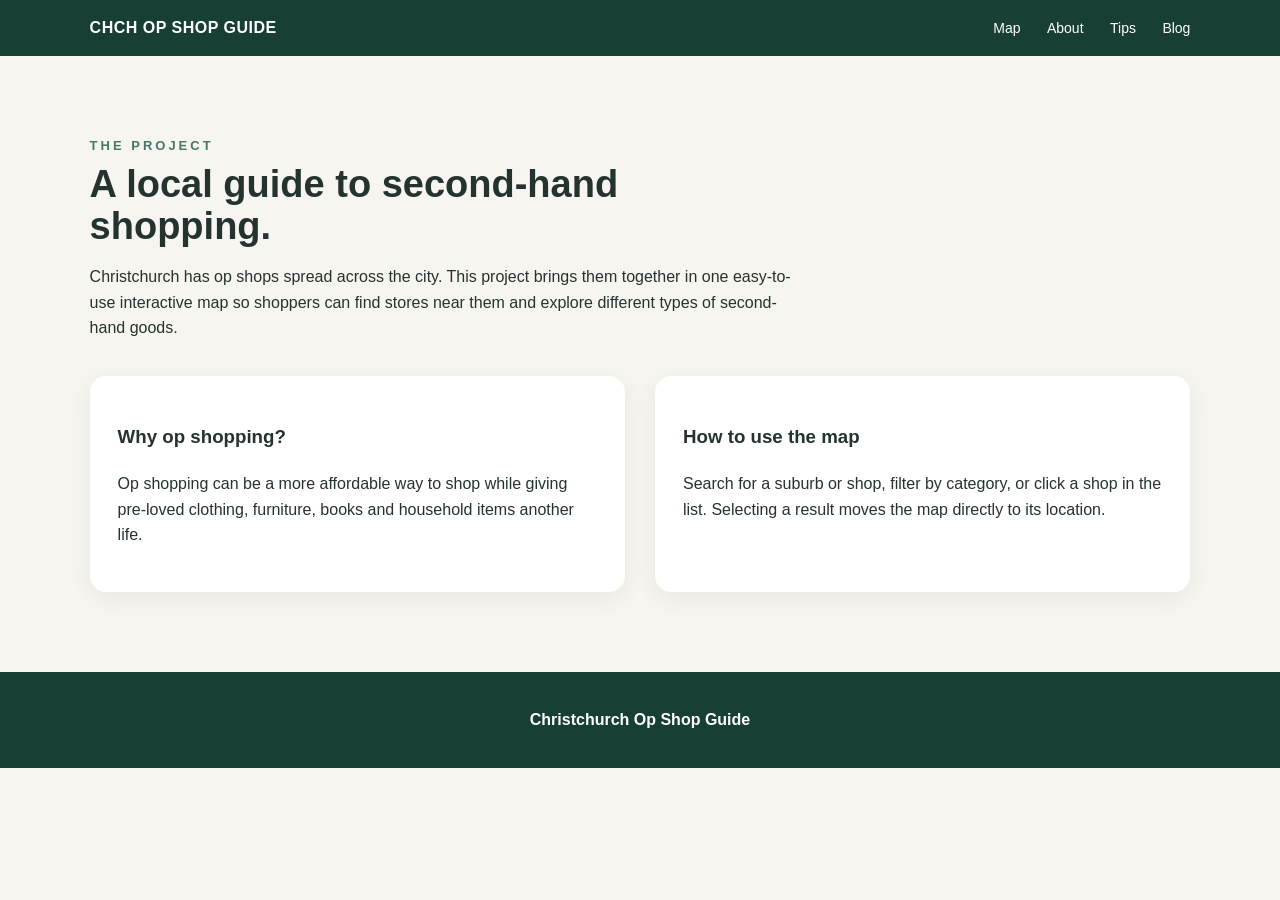
==== about.html @ 56a4fb74 "Fix Salvation Army Woolston pin and add more op shops Corrected an inaccurate map marker, added 41 n" ====
<!DOCTYPE html>
<html lang="en">
<head>
<meta charset="UTF-8">
<meta name="viewport" content="width=device-width, initial-scale=1.0">
<title>About - Christchurch Op Shop Guide</title>
<link rel="stylesheet" href="styles.css">
</head>
<body>

<!-- Sticky navigation, shared across every page on the site -->
<nav>
    <a class="logo" href="index.html">CHCH OP SHOP GUIDE</a>
    <div>
        <a href="index.html#map-section">Map</a>
        <a href="about.html">About</a>
        <a href="tips.html">Tips</a>
        <a href="blog.html">Blog</a>
    </div>
</nav>

<!-- About: explains the idea behind the site -->
<section id="about">
    <div class="section-heading">
        <div class="eyebrow" style="color:#286452;">THE PROJECT</div>
        <h2>A local guide to second-hand shopping.</h2>
        <p>
            Christchurch has op shops spread across the city. This project brings
            them together in one easy-to-use interactive map so shoppers can find
            stores near them and explore different types of second-hand goods.
        </p>
    </div>

    <div class="about-grid">
        <div class="info-card">
            <h3>Why op shopping?</h3>
            <p>
                Op shopping can be a more affordable way to shop while giving
                pre-loved clothing, furniture, books and household items another life.
            </p>
        </div>
        <div class="info-card">
            <h3>How to use the map</h3>
            <p>
                Search for a suburb or shop, filter by category, or click a shop
                in the list. Selecting a result moves the map directly to its location.
            </p>
        </div>
    </div>
</section>

<!-- Footer -->
<footer>
    <strong>Christchurch Op Shop Guide</strong>
</footer>

</body>
</html>
---- styles.css ----
/* Base page styles */
* { box-sizing:border-box; }
html { scroll-behavior:smooth; }
body {
    margin:0;
    font-family:Arial, Helvetica, sans-serif;
    color:#24332e;
    background:#f7f5ef;
    line-height:1.6;
}
/* Sticky top navigation */
nav {
    position:sticky;
    top:0;
    z-index:1000;
    display:flex;
    justify-content:space-between;
    align-items:center;
    padding:15px 7%;
    background:#173f35;
    color:white;
}
.logo { font-weight:800; letter-spacing:.5px; margin-left:0; font-size:16px; }
nav a { color:white; text-decoration:none; margin-left:22px; font-size:14px; }

/* Hero banner: a video sits behind the text, with a gradient overlay
   on top so the white text stays readable over the footage. */
.hero {
    position:relative;
    overflow:hidden;
    min-height:58vh;
    display:flex;
    align-items:center;
    padding:60px 7%;
    background-color:#173f35;
    color:white;
}
.hero-video {
    position:absolute;
    inset:0;
    width:100%;
    height:100%;
    object-fit:cover;
    z-index:0;
}
/* Gradient overlay, painted between the video and the text so the
   video never fully drowns out the hero content. */
.hero::before {
    content:"";
    position:absolute;
    inset:0;
    background:linear-gradient(135deg, rgba(23,63,53,.85) 0%, rgba(40,100,82,.65) 60%, rgba(217,201,168,.35) 100%);
    z-index:1;
}
.hero-content { position:relative; z-index:2; max-width:720px; }
.eyebrow {
    text-transform:uppercase;
    letter-spacing:3px;
    font-size:13px;
    font-weight:bold;
    opacity:.85;
}
h1 { font-size:clamp(42px,7vw,78px); line-height:1.02; margin:15px 0 20px; }
.hero p { font-size:19px; max-width:620px; opacity:.92; }
.cta {
    display:inline-block;
    margin-top:20px;
    padding:13px 20px;
    border-radius:8px;
    background:white;
    color:#173f35;
    text-decoration:none;
    font-weight:bold;
}
/* Shared section spacing, headings and info cards (used across
   the homepage, about, tips and blog pages) */
section { padding:80px 7%; }
.section-heading { max-width:720px; margin-bottom:35px; }
.section-heading h2 { font-size:38px; line-height:1.1; margin:8px 0 12px; }
.about-grid {
    display:grid;
    grid-template-columns:1fr 1fr;
    gap:30px;
}
.info-card {
    padding:28px;
    background:white;
    border-radius:16px;
    box-shadow:0 6px 25px rgba(0,0,0,.06);
}
/* Interactive map section */
.map-section { background:#ece9df; }
.map-controls {
    background:white;
    padding:15px;
    border-radius:12px 12px 0 0;
    display:flex;
    gap:10px;
    flex-wrap:wrap;
    align-items:center;
}
input, select, button {
    padding:11px 13px;
    border:1px solid #c7cbc7;
    border-radius:8px;
    font:inherit;
}
button {
    background:#173f35;
    color:white;
    border-color:#173f35;
    cursor:pointer;
}
#count { margin-left:auto; font-weight:bold; }
.map-layout {
    display:grid;
    grid-template-columns:340px 1fr;
    background:white;
    border-radius:0 0 12px 12px;
    overflow:hidden;
    box-shadow:0 8px 30px rgba(0,0,0,.08);
}
#shopList { height:620px; overflow-y:auto; }
.shop-card {
    padding:15px;
    border-bottom:1px solid #e7e7e7;
    cursor:pointer;
}
.shop-card:hover { background:#f0f5f2; }
.shop-card h3 { margin:0 0 4px; font-size:16px; }
.shop-card p { margin:4px 0; font-size:13px; color:#5b6560; }
.badge {
    display:inline-block;
    margin:4px 4px 0 0;
    padding:3px 7px;
    border-radius:99px;
    background:#e4eee9;
    font-size:11px;
}
.badge-today {
    background:#286452;
    color:white;
    font-weight:bold;
}
#map { height:620px; }

/* Tips and blog card grids */
.feature-grid {
    display:grid;
    grid-template-columns:repeat(3,1fr);
    gap:20px;
}
.post-date {
    display:block;
    font-size:12px;
    color:#5b6560;
    margin-bottom:6px;
}

/* Suggest-a-shop form: full-width landscape layout so it matches the
   width of the map box directly above it. */
.suggest-form {
    background:white;
    padding:32px;
    border-radius:16px;
    box-shadow:0 6px 25px rgba(0,0,0,.06);
}
.form-grid {
    display:grid;
    grid-template-columns:repeat(3,1fr);
    gap:20px 24px;
    margin-bottom:24px;
}
.form-field-wide { grid-column:span 2; }
.form-field { display:flex; flex-direction:column; }
.form-field label {
    font-size:14px;
    font-weight:bold;
    margin-bottom:6px;
}
.form-field input, .form-field select, .form-field textarea {
    width:100%;
}
.form-field textarea { resize:vertical; }
.form-error {
    display:block;
    min-height:18px;
    margin-top:4px;
    font-size:12px;
    color:#b3261e;
}
.form-status {
    margin:14px 0 0;
    font-weight:bold;
    color:#173f35;
}
/* Footer */
footer {
    padding:35px 7%;
    background:#173f35;
    color:white;
    text-align:center;
}

/* Responsive layout for tablet/mobile screens */
@media(max-width:850px) {
    nav div:last-child { display:none; }
    .about-grid,.feature-grid,.map-layout,.form-grid { grid-template-columns:1fr; }
    #shopList { height:300px; order:2; }
    #map { height:500px; order:1; }
    #count { width:100%; margin-left:0; }
    .suggest-form { padding:24px; }
}
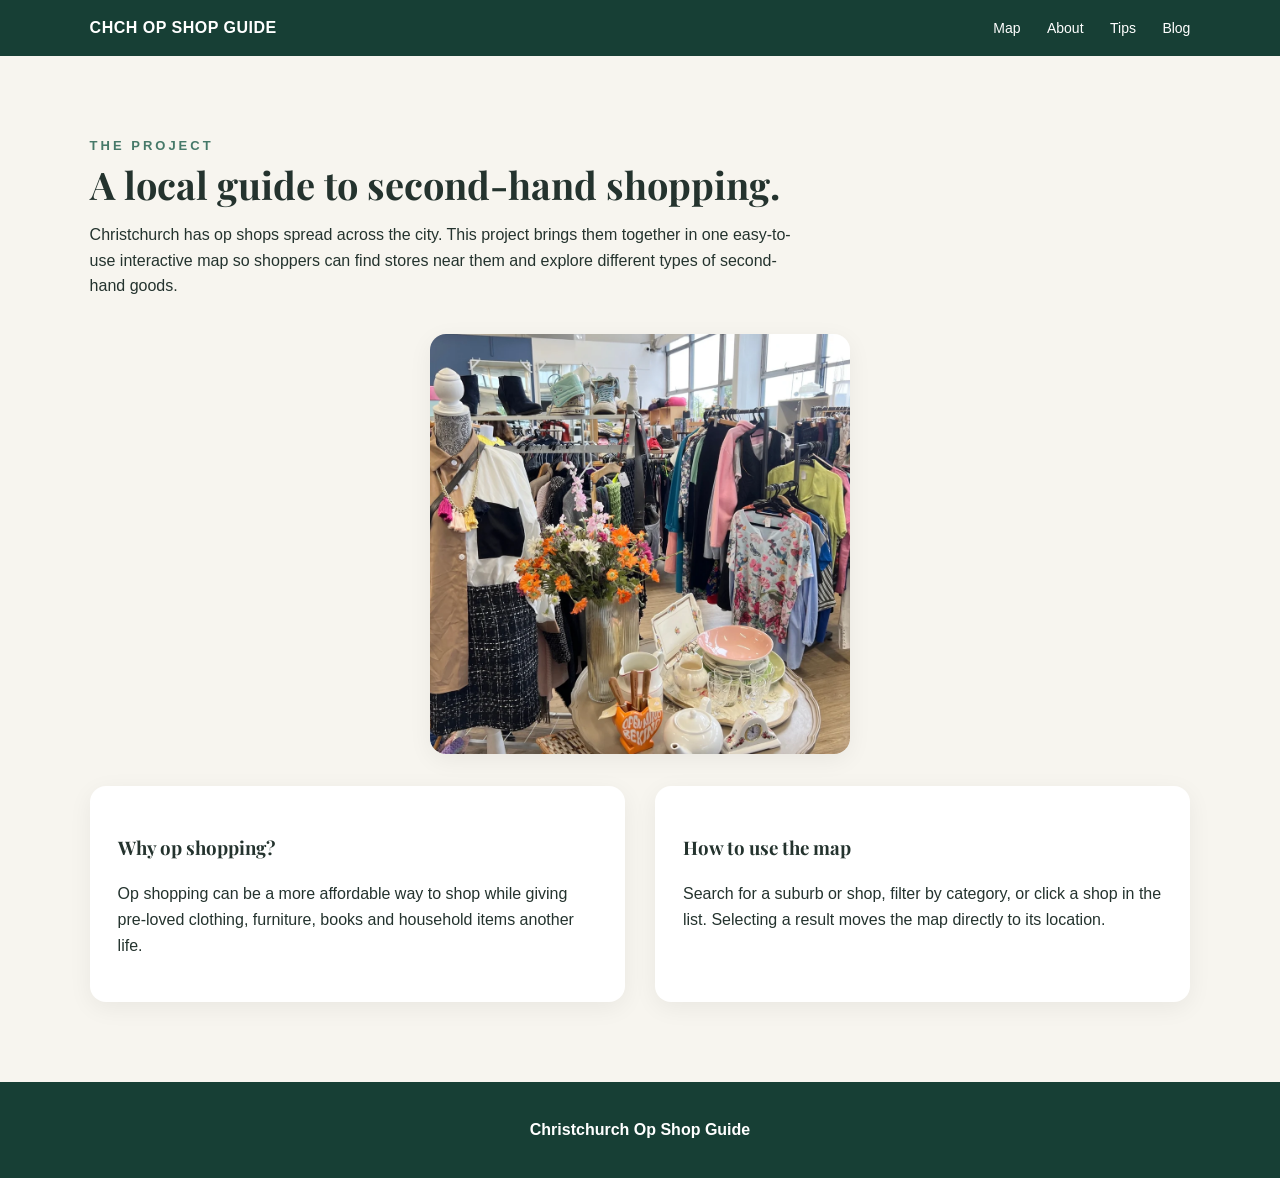
==== commit d3e4a1dc: "started blog page" ====
--- a/about.html
+++ b/about.html
@@ -4,6 +4,9 @@
 <meta charset="UTF-8">
 <meta name="viewport" content="width=device-width, initial-scale=1.0">
 <title>About - Christchurch Op Shop Guide</title>
+<link rel="preconnect" href="https://fonts.googleapis.com">
+<link rel="preconnect" href="https://fonts.gstatic.com" crossorigin>
+<link href="https://fonts.googleapis.com/css2?family=Playfair+Display:wght@600;700&display=swap" rel="stylesheet">
 <link rel="stylesheet" href="styles.css">
 </head>
 <body>
@@ -31,6 +34,8 @@
         </p>
     </div>
 
+    <img class="section-image" src="images/stockimage5.webp" alt="Inside a well-stocked Christchurch op shop">
+
     <div class="about-grid">
         <div class="info-card">
             <h3>Why op shopping?</h3>
--- a/styles.css
+++ b/styles.css
@@ -8,6 +8,14 @@
     background:#f7f5ef;
     line-height:1.6;
 }
+/* Headings use a warmer serif (loaded via Google Fonts in each page's
+   <head>) instead of the body's plain sans-serif, for more editorial feel */
+h1, h2, h3 { font-family:'Playfair Display', Georgia, serif; }
+/* Default link styling: brand green instead of the browser's default blue,
+   with the underline only appearing on hover. Nav links, the hero button
+   and card links override this further down with their own colors. */
+a { color:#173f35; text-decoration:none; }
+a:hover { color:#286452; text-decoration:underline; }
 /* Sticky top navigation */
 nav {
     position:sticky;
@@ -77,6 +85,18 @@
 section { padding:80px 7%; }
 .section-heading { max-width:720px; margin-bottom:35px; }
 .section-heading h2 { font-size:38px; line-height:1.1; margin:8px 0 12px; }
+/* Full-width lead image on the About/Tips pages, scaled to fit
+   without cropping */
+.section-image {
+    display:block;
+    width:auto;
+    height:auto;
+    max-width:100%;
+    max-height:420px;
+    border-radius:16px;
+    box-shadow:0 6px 25px rgba(0,0,0,.06);
+    margin:0 auto 32px;
+}
 .about-grid {
     display:grid;
     grid-template-columns:1fr 1fr;
@@ -87,6 +107,11 @@
     background:white;
     border-radius:16px;
     box-shadow:0 6px 25px rgba(0,0,0,.06);
+    transition:transform .2s ease, box-shadow .2s ease;
+}
+.info-card:hover {
+    transform:translateY(-4px);
+    box-shadow:0 14px 34px rgba(0,0,0,.10);
 }
 /* Interactive map section */
 .map-section { background:#ece9df; }
@@ -144,17 +169,130 @@
 }
 #map { height:620px; }
 
-/* Tips and blog card grids */
+/* Tips card grid */
 .feature-grid {
     display:grid;
     grid-template-columns:repeat(3,1fr);
     gap:20px;
 }
 .post-date {
+    display:inline-block;
+    padding:4px 12px;
+    border-radius:99px;
+    background:#e4eee9;
+    font-size:12px;
+    font-weight:bold;
+    letter-spacing:.5px;
+    text-transform:uppercase;
+    color:#286452;
+    margin-bottom:10px;
+}
+
+/* Blog feed: a single stacked column, newest post first, like a forum thread */
+.blog-feed {
+    display:flex;
+    flex-direction:column;
+    gap:32px;
+}
+.blog-post {
+    background:white;
+    padding:32px;
+    border-radius:16px;
+    box-shadow:0 6px 25px rgba(0,0,0,.06);
+    transition:transform .2s ease, box-shadow .2s ease;
+}
+.blog-post:hover {
+    transform:translateY(-4px);
+    box-shadow:0 14px 34px rgba(0,0,0,.10);
+}
+.blog-post h3 { font-size:26px; margin:0 0 14px; }
+/* Extra visual weight for the featured "Op Shop of the Month" post */
+.blog-post-featured {
+    border-left:5px solid #286452;
+    background:linear-gradient(135deg, #ffffff 0%, #f2f7f4 100%);
+}
+/* Image and text sit side by side, wrapping to stacked on narrow screens */
+.blog-post-body {
+    display:flex;
+    flex-wrap:wrap;
+    gap:20px;
+    align-items:flex-start;
+    margin:14px 0;
+}
+.blog-post-image {
+    display:block;
+    width:auto;
+    height:auto;
+    max-width:320px;
+    max-height:320px;
+    border-radius:12px;
+}
+.blog-post-text { flex:1 1 260px; }
+.blog-post-text p:first-child { margin-top:0; }
+/* Long posts start truncated with a fade, and expand on "Read more" */
+.blog-post-text.collapsible {
+    max-height:150px;
+    overflow:hidden;
+    position:relative;
+}
+.blog-post-text.collapsible::after {
+    content:"";
+    position:absolute;
+    left:0; right:0; bottom:0;
+    height:50px;
+    background:linear-gradient(to bottom, rgba(255,255,255,0), white);
+}
+.blog-post-text.collapsible.expanded {
+    max-height:none;
+}
+.blog-post-text.collapsible.expanded::after {
+    display:none;
+}
+.read-more-btn {
+    display:block;
+    margin-top:12px;
+    padding:0;
+    background:none;
+    border:none;
+    color:#173f35;
+    font-weight:bold;
+    text-decoration:underline;
+    cursor:pointer;
+}
+.blog-gallery {
+    display:flex;
+    flex-wrap:wrap;
+    gap:12px;
+    margin-top:16px;
+}
+.blog-gallery img {
+    width:auto;
+    height:auto;
+    max-width:100%;
+    max-height:220px;
+    border-radius:8px;
+}
+
+/* Live news widget at the top of the blog page */
+.news-widget {
+    background:white;
+    padding:24px 28px;
+    border-radius:16px;
+    box-shadow:0 6px 25px rgba(0,0,0,.06);
+    margin-bottom:24px;
+}
+.news-widget h3 { margin-top:0; }
+.news-widget ul { list-style:none; margin:0; padding:0; }
+.news-widget li {
+    padding:10px 0;
+    border-bottom:1px solid #e7e7e7;
+}
+.news-widget li:last-child { border-bottom:none; }
+.news-widget .news-date {
     display:block;
     font-size:12px;
     color:#5b6560;
-    margin-bottom:6px;
+    margin-top:2px;
 }
 
 /* Suggest-a-shop form: full-width landscape layout so it matches the
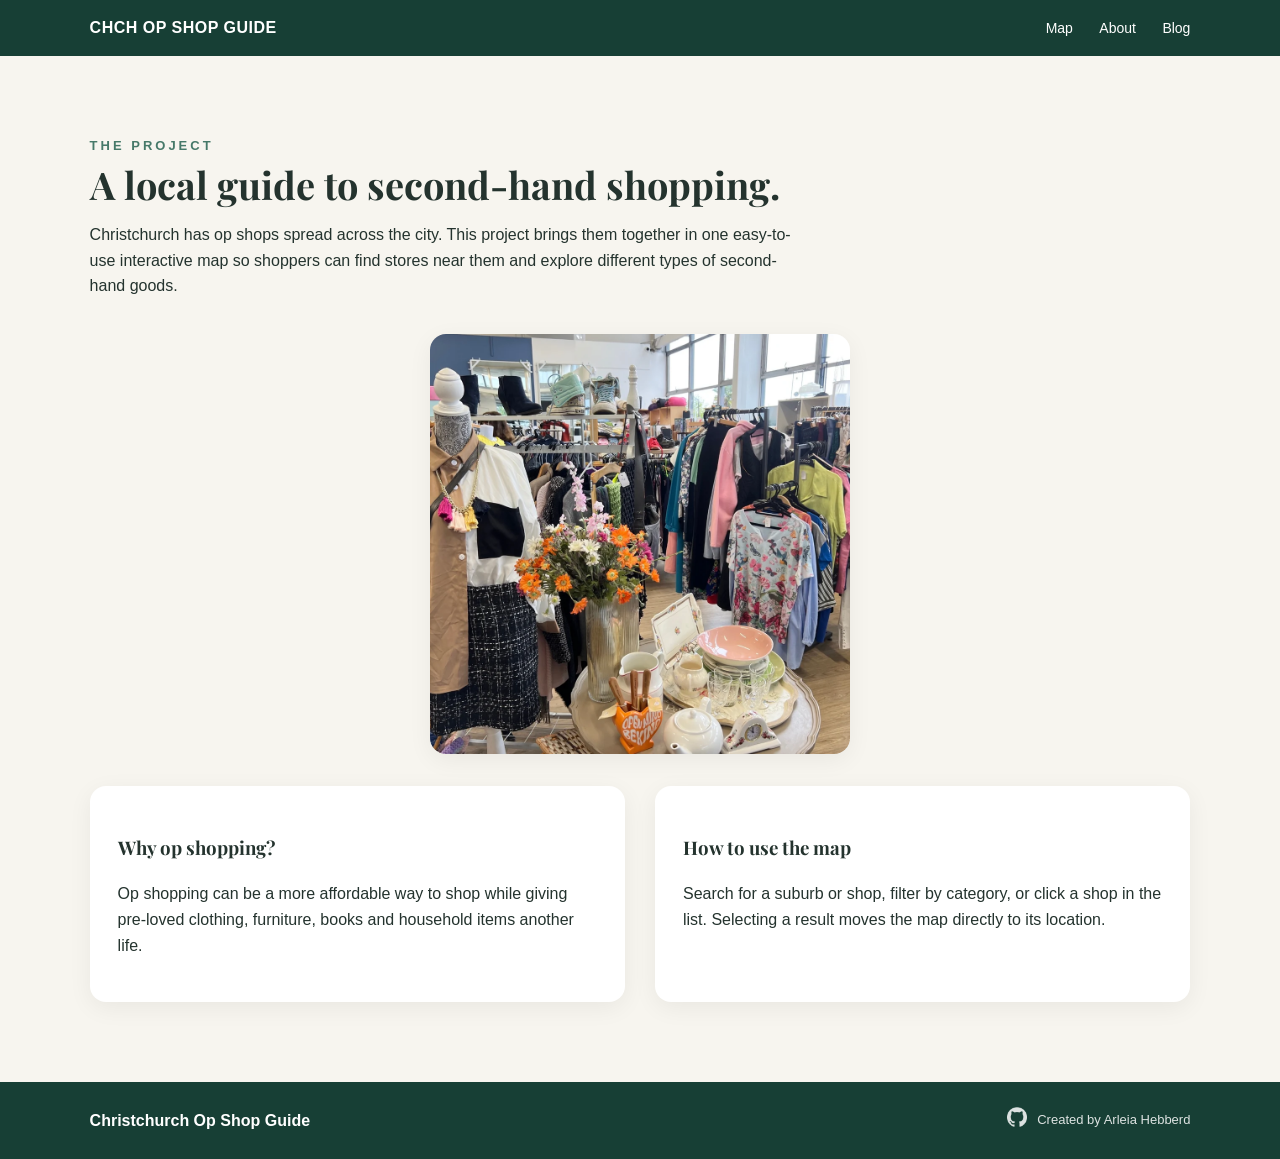
==== commit 667f9a88: "Remove Tips page and update footer Removed the standalone Tips page and its nav links, and added a G" ====
--- a/about.html
+++ b/about.html
@@ -17,7 +17,6 @@
     <div>
         <a href="index.html#map-section">Map</a>
         <a href="about.html">About</a>
-        <a href="tips.html">Tips</a>
         <a href="blog.html">Blog</a>
     </div>
 </nav>
@@ -57,6 +56,12 @@
 <!-- Footer -->
 <footer>
     <strong>Christchurch Op Shop Guide</strong>
+    <div class="footer-meta">
+        <a href="https://github.com/Arl-Heb" target="_blank" rel="noopener" aria-label="View source on GitHub">
+            <img class="github-icon" src="images/github.png" alt="GitHub">
+        </a>
+        <span>Created by Arleia Hebberd</span>
+    </div>
 </footer>
 
 </body>
--- a/styles.css
+++ b/styles.css
@@ -334,10 +334,26 @@
 }
 /* Footer */
 footer {
-    padding:35px 7%;
+    padding:25px 7%;
     background:#173f35;
     color:white;
-    text-align:center;
+    display:flex;
+    align-items:center;
+    justify-content:space-between;
+    flex-wrap:wrap;
+    gap:12px;
+}
+.footer-meta {
+    display:flex;
+    align-items:center;
+    gap:10px;
+    font-size:13px;
+    opacity:.85;
+}
+.github-icon {
+    width:20px;
+    height:20px;
+    filter:invert(1);
 }
 
 /* Responsive layout for tablet/mobile screens */
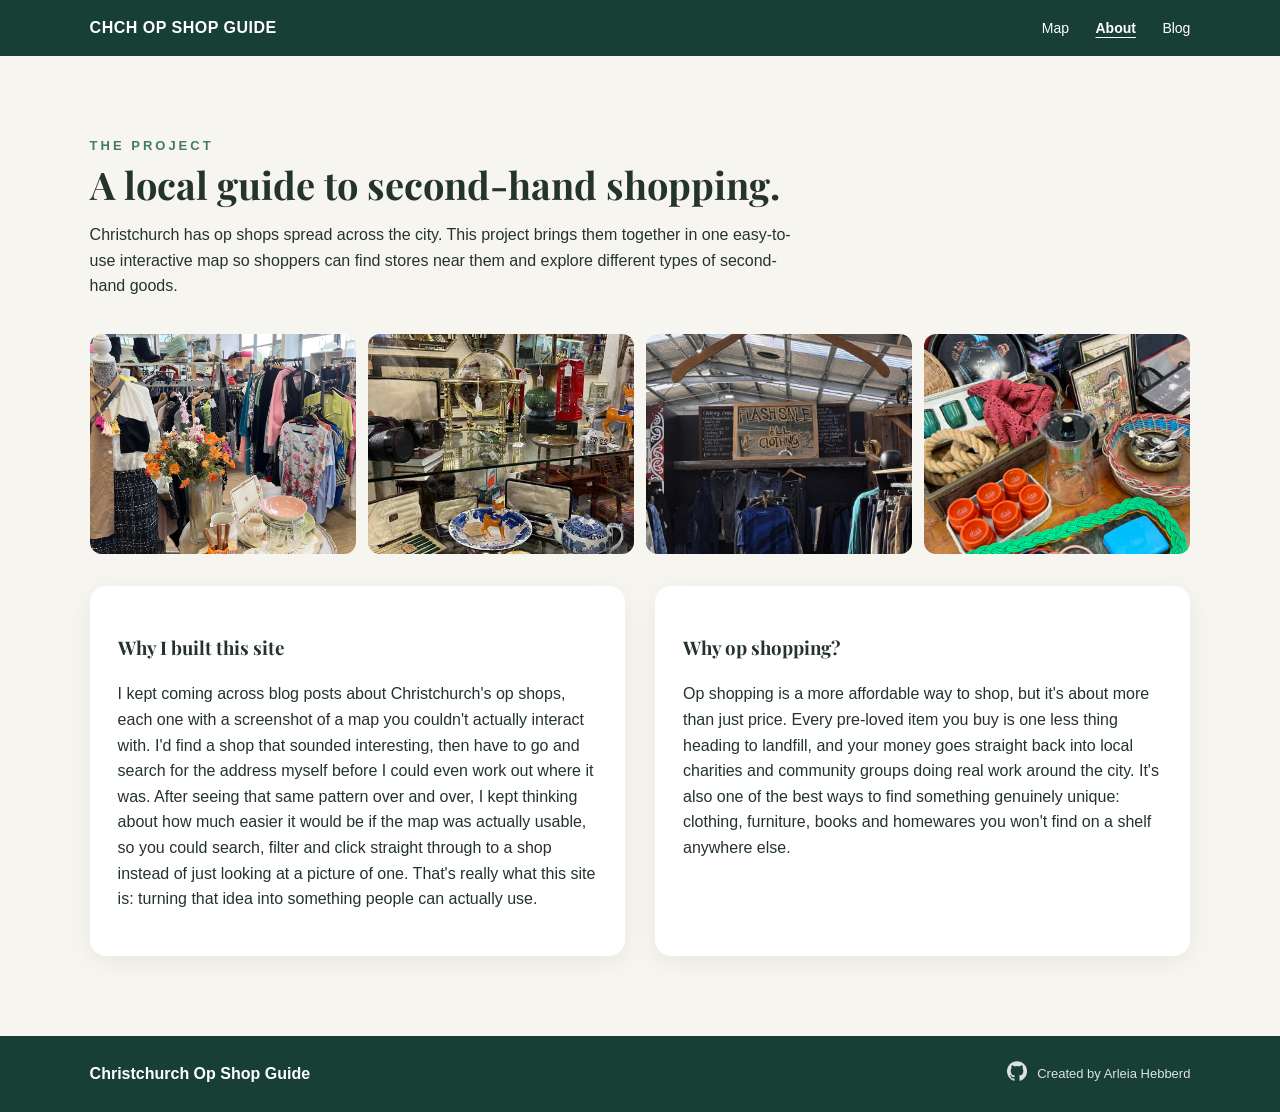
==== commit 523a0c59: "UX improvements and about page updates - add photo row and sticky footer fix on about page - rewrite" ====
--- a/about.html
+++ b/about.html
@@ -33,21 +33,38 @@
         </p>
     </div>
 
-    <img class="section-image" src="images/stockimage5.webp" alt="Inside a well-stocked Christchurch op shop">
+    <div class="photo-row">
+        <img src="images/stockimage5.webp" alt="Inside a well-stocked Christchurch op shop">
+        <img src="images/stockimage2.jpg" alt="Vintage homewares and curios found while op shopping">
+        <img src="images/stockimage3.jpg" alt="A Christchurch op shop clothing rack with a $2 flash sale sign">
+        <img src="images/stockimage4.jpg" alt="A table of miscellaneous op shop finds">
+    </div>
 
     <div class="about-grid">
         <div class="info-card">
-            <h3>Why op shopping?</h3>
+            <h3>Why I built this site</h3>
             <p>
-                Op shopping can be a more affordable way to shop while giving
-                pre-loved clothing, furniture, books and household items another life.
+                I kept coming across blog posts about Christchurch's op shops, each
+                one with a screenshot of a map you couldn't actually interact with.
+                I'd find a shop that sounded interesting, then have to go and search
+                for the address myself before I could even work out where it was.
+                After seeing that same pattern over and over, I kept thinking about
+                how much easier it would be if the map was actually usable, so you
+                could search, filter and click straight through to a shop instead of
+                just looking at a picture of one. That's really what this site is:
+                turning that idea into something people can actually use.
             </p>
         </div>
         <div class="info-card">
-            <h3>How to use the map</h3>
+            <h3>Why op shopping?</h3>
             <p>
-                Search for a suburb or shop, filter by category, or click a shop
-                in the list. Selecting a result moves the map directly to its location.
+                Op shopping is a more affordable way to shop, but it's about more
+                than just price. Every pre-loved item you buy is one less thing
+                heading to landfill, and your money goes straight back into local
+                charities and community groups doing real work around the city.
+                It's also one of the best ways to find something genuinely unique:
+                clothing, furniture, books and homewares you won't find on a shelf
+                anywhere else.
             </p>
         </div>
     </div>
@@ -64,5 +81,6 @@
     </div>
 </footer>
 
+<script src="nav.js"></script>
 </body>
 </html>
--- a/styles.css
+++ b/styles.css
@@ -3,10 +3,21 @@
 html { scroll-behavior:smooth; }
 body {
     margin:0;
+    min-height:100vh;
+    display:flex;
+    flex-direction:column;
+    /* A brief fade-in on every page load. This is a plain CSS animation
+       rather than a JS-driven one, so there's no risk of the page getting
+       stuck invisible if a script fails to run - it just plays on its own. */
+    animation:fade-in .4s ease;
     font-family:Arial, Helvetica, sans-serif;
     color:#24332e;
     background:#f7f5ef;
     line-height:1.6;
+}
+@keyframes fade-in {
+    from { opacity:0; }
+    to { opacity:1; }
 }
 /* Headings use a warmer serif (loaded via Google Fonts in each page's
    <head>) instead of the body's plain sans-serif, for more editorial feel */
@@ -30,6 +41,8 @@
 }
 .logo { font-weight:800; letter-spacing:.5px; margin-left:0; font-size:16px; }
 nav a { color:white; text-decoration:none; margin-left:22px; font-size:14px; }
+/* Marks whichever nav link matches the current page (see nav.js) */
+nav a.active { font-weight:bold; text-decoration:underline; text-underline-offset:4px; }
 
 /* Hero banner: a video sits behind the text, with a gradient overlay
    on top so the white text stays readable over the footage. */
@@ -70,32 +83,52 @@
 }
 h1 { font-size:clamp(42px,7vw,78px); line-height:1.02; margin:15px 0 20px; }
 .hero p { font-size:19px; max-width:620px; opacity:.92; }
+.hero-actions {
+    display:flex;
+    flex-wrap:wrap;
+    gap:14px;
+    margin-top:20px;
+}
 .cta {
     display:inline-block;
-    margin-top:20px;
     padding:13px 20px;
     border-radius:8px;
     background:white;
     color:#173f35;
     text-decoration:none;
     font-weight:bold;
+}
+.cta-secondary {
+    display:inline-block;
+    padding:11px 20px;
+    border-radius:8px;
+    border:2px solid white;
+    color:white;
+    text-decoration:none;
+    font-weight:bold;
+}
+.cta-secondary:hover {
+    background:rgba(255,255,255,.1);
+    color:white;
+    text-decoration:none;
 }
 /* Shared section spacing, headings and info cards (used across
    the homepage, about, tips and blog pages) */
 section { padding:80px 7%; }
 .section-heading { max-width:720px; margin-bottom:35px; }
 .section-heading h2 { font-size:38px; line-height:1.1; margin:8px 0 12px; }
-/* Full-width lead image on the About/Tips pages, scaled to fit
-   without cropping */
-.section-image {
-    display:block;
-    width:auto;
-    height:auto;
-    max-width:100%;
-    max-height:420px;
-    border-radius:16px;
-    box-shadow:0 6px 25px rgba(0,0,0,.06);
-    margin:0 auto 32px;
+/* Row of photos above the About page's info cards */
+.photo-row {
+    display:grid;
+    grid-template-columns:repeat(4,1fr);
+    gap:12px;
+    margin-bottom:32px;
+}
+.photo-row img {
+    width:100%;
+    height:220px;
+    object-fit:cover;
+    border-radius:12px;
 }
 .about-grid {
     display:grid;
@@ -137,6 +170,35 @@
     cursor:pointer;
 }
 #count { margin-left:auto; font-weight:bold; }
+/* Removable chips showing which filters are currently active */
+.active-filters {
+    display:flex;
+    flex-wrap:wrap;
+    gap:8px;
+    background:white;
+    padding:0 15px;
+}
+.active-filters:not(:empty) { padding:12px 15px; }
+.filter-chip {
+    display:inline-flex;
+    align-items:center;
+    gap:6px;
+    padding:5px 6px 5px 12px;
+    border-radius:99px;
+    background:#e4eee9;
+    color:#173f35;
+    font-size:13px;
+    font-weight:bold;
+}
+.filter-chip button {
+    background:none;
+    border:none;
+    color:#173f35;
+    font-size:15px;
+    line-height:1;
+    padding:2px 6px;
+    cursor:pointer;
+}
 .map-layout {
     display:grid;
     grid-template-columns:340px 1fr;
@@ -152,6 +214,13 @@
     cursor:pointer;
 }
 .shop-card:hover { background:#f0f5f2; }
+/* The shop whose marker/card is currently selected, kept in sync both
+   ways between the map and the list (see highlightShopCard in map.js) */
+.shop-card.active {
+    background:#e4eee9;
+    border-left:4px solid #173f35;
+    padding-left:11px;
+}
 .shop-card h3 { margin:0 0 4px; font-size:16px; }
 .shop-card p { margin:4px 0; font-size:13px; color:#5b6560; }
 .badge {
@@ -334,6 +403,9 @@
 }
 /* Footer */
 footer {
+    /* Pushes the footer to the bottom of the viewport on short pages,
+       since body is a flex column and this is its last child */
+    margin-top:auto;
     padding:25px 7%;
     background:#173f35;
     color:white;
@@ -356,10 +428,39 @@
     filter:invert(1);
 }
 
+/* Floating "back to top" button, hidden until scroll-top.js reveals it */
+.scroll-top-btn {
+    position:fixed;
+    right:24px;
+    bottom:24px;
+    width:48px;
+    height:48px;
+    border-radius:50%;
+    background:#173f35;
+    color:white;
+    border:none;
+    font-size:20px;
+    line-height:1;
+    cursor:pointer;
+    box-shadow:0 6px 20px rgba(0,0,0,.2);
+    opacity:0;
+    transform:translateY(10px);
+    pointer-events:none;
+    transition:opacity .25s ease, transform .25s ease, background .2s ease;
+    z-index:900;
+}
+.scroll-top-btn.visible {
+    opacity:1;
+    transform:translateY(0);
+    pointer-events:auto;
+}
+.scroll-top-btn:hover { background:#286452; }
+
 /* Responsive layout for tablet/mobile screens */
 @media(max-width:850px) {
     nav div:last-child { display:none; }
     .about-grid,.feature-grid,.map-layout,.form-grid { grid-template-columns:1fr; }
+    .photo-row { grid-template-columns:repeat(2,1fr); }
     #shopList { height:300px; order:2; }
     #map { height:500px; order:1; }
     #count { width:100%; margin-left:0; }
